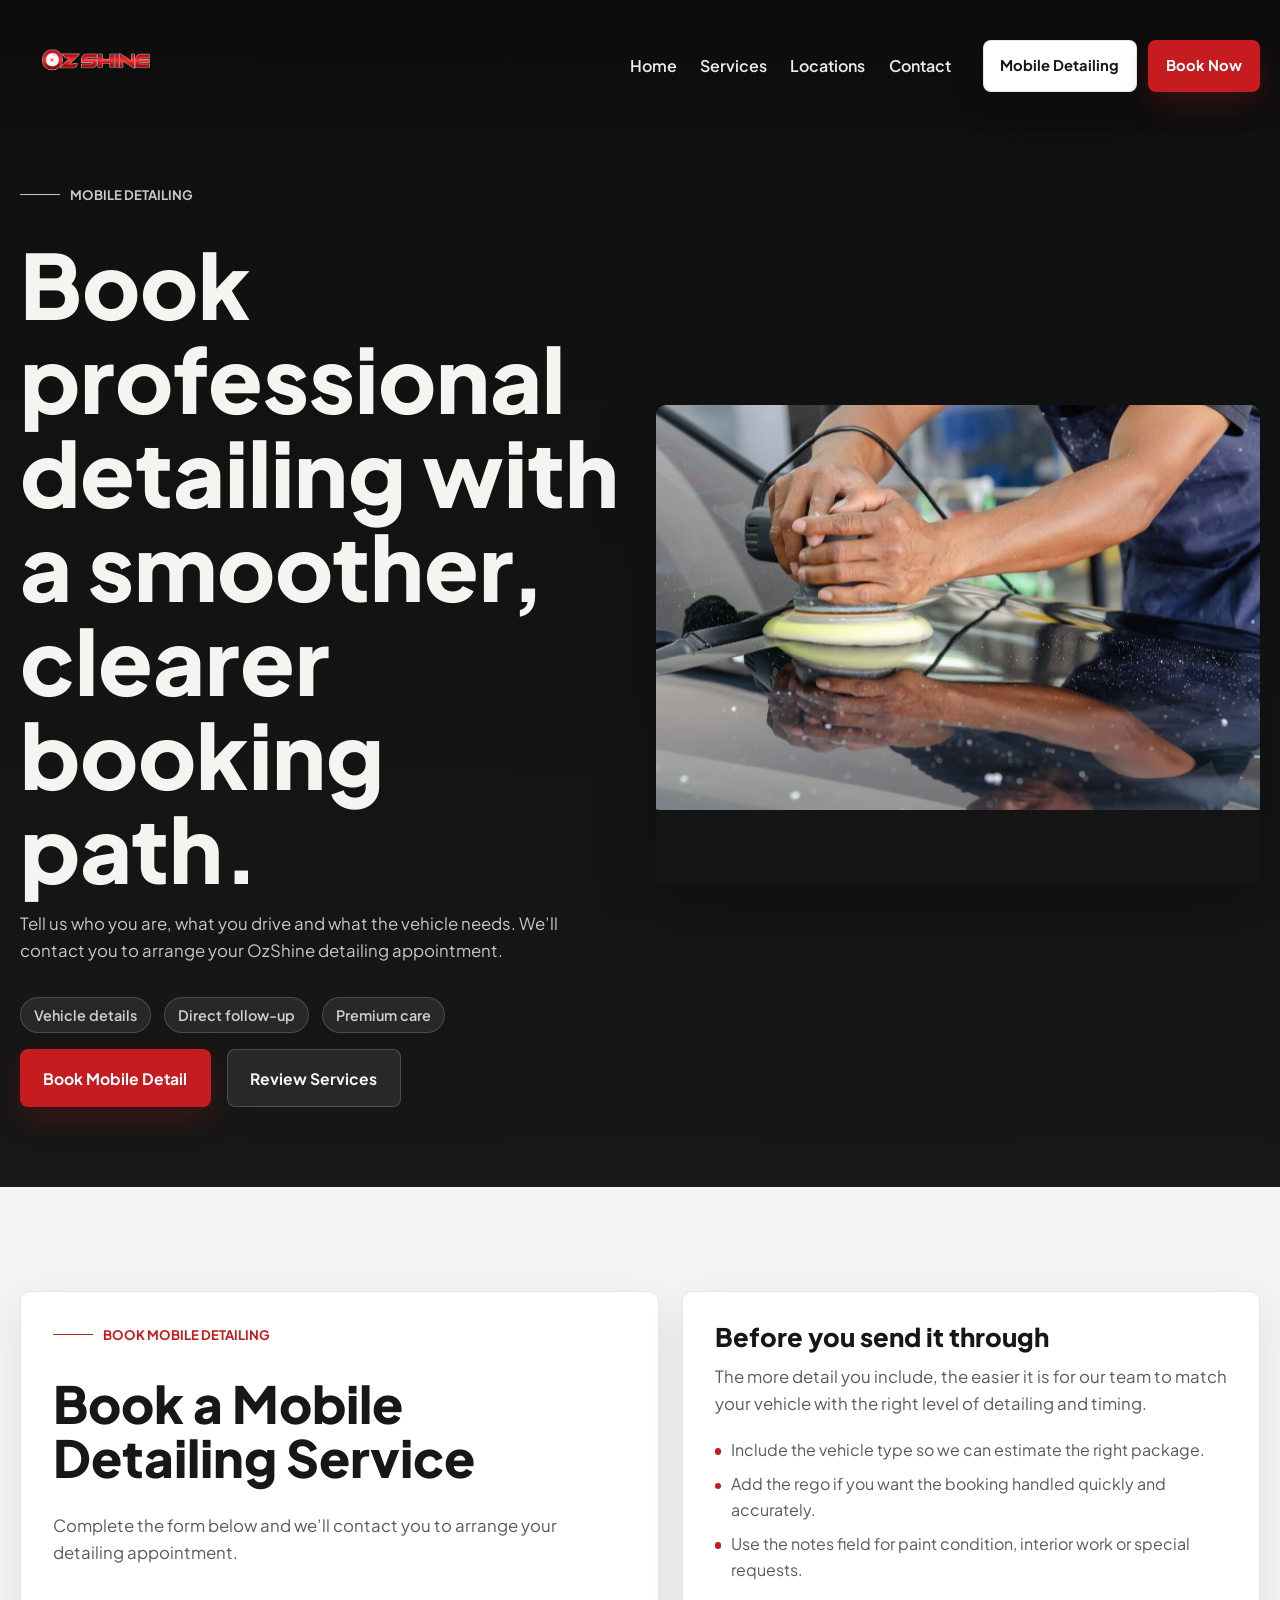
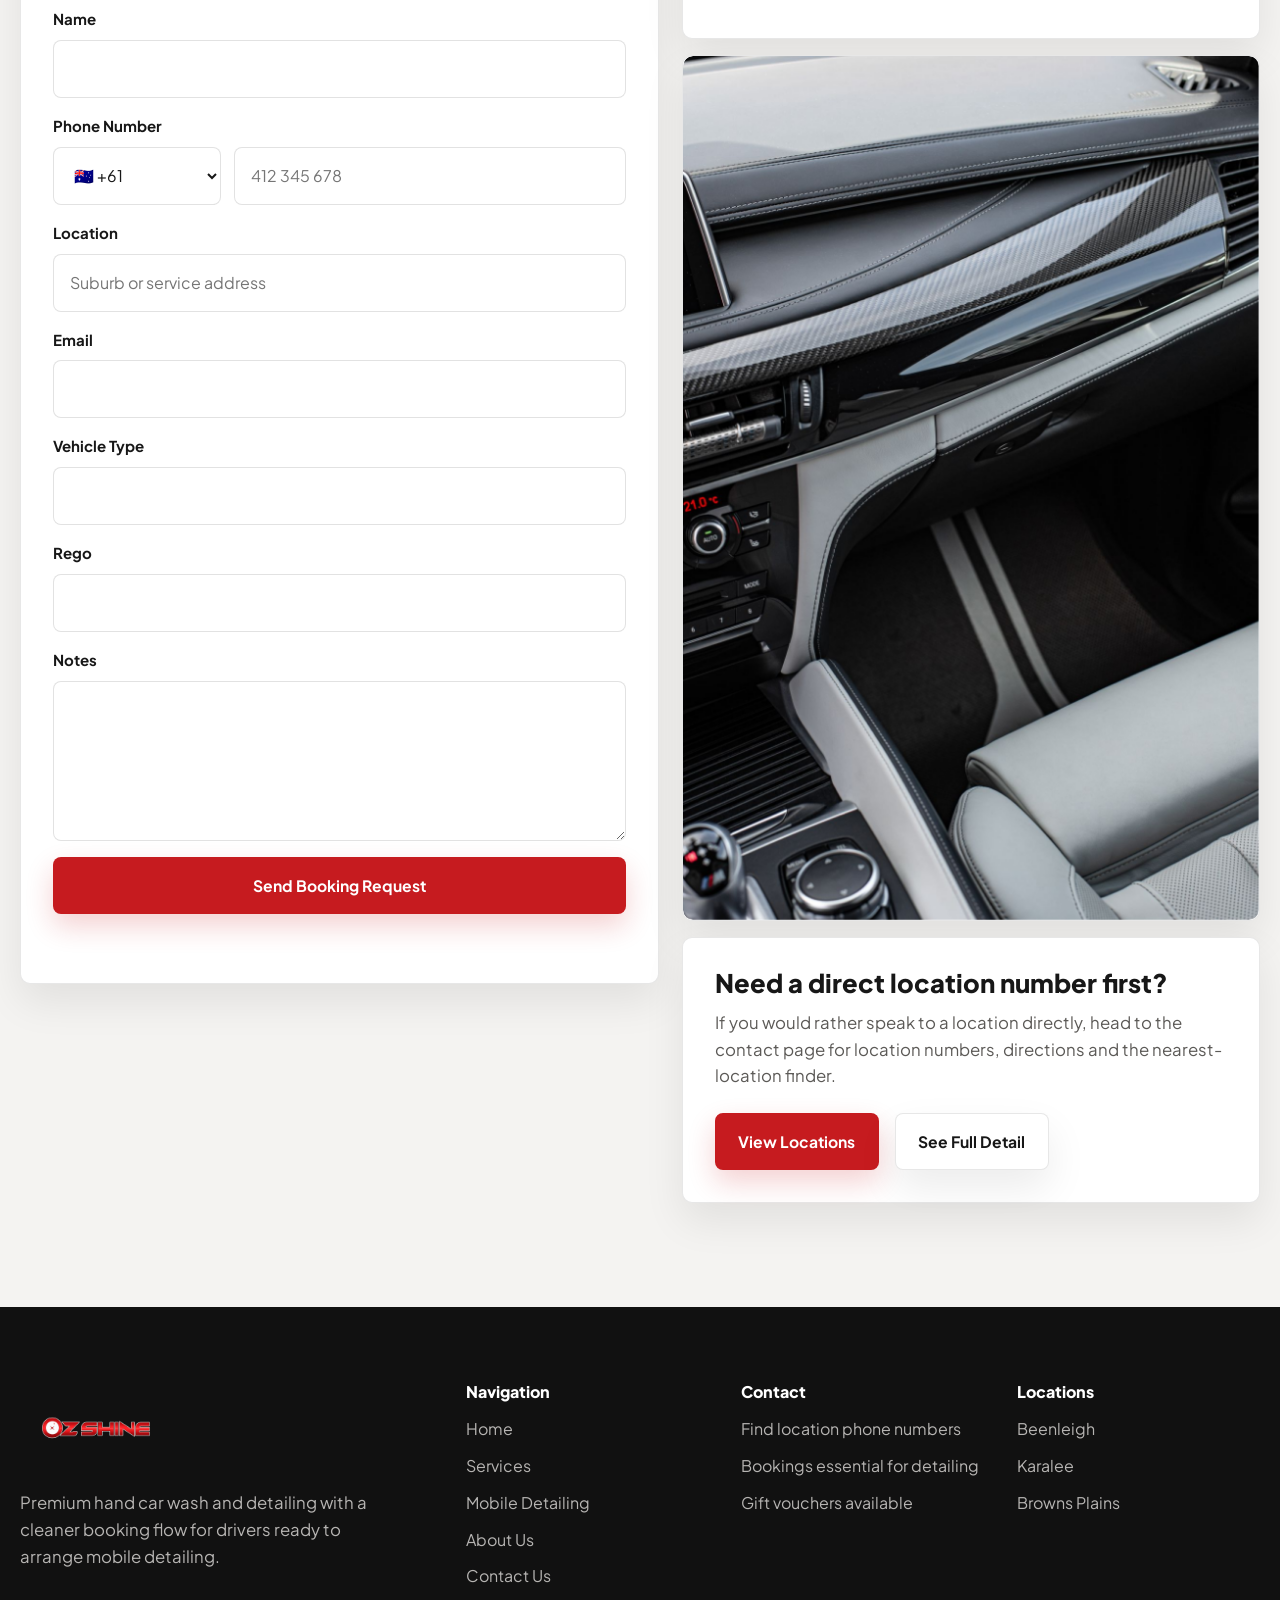
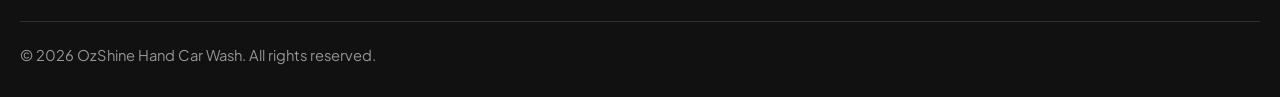
==== mobile.html @ a8c75daf "Add Ozshine website files and image assets Co-Authored-By: Claude Sonnet 5.5 <noreply@anthropic.com>" ====
<!DOCTYPE html>
<html lang="en">
<head>
  <meta charset="UTF-8">
  <meta name="viewport" content="width=device-width, initial-scale=1.0">
  <title>Mobile Detailing | OzShine Hand Car Wash</title>
  <meta name="description" content="Book OzShine mobile detailing. Complete the form with your vehicle details and our team will contact you to arrange your detailing appointment.">
  <link rel="canonical" href="https://ozshinecarwash.com.au/mobile.html">
  <link rel="apple-touch-icon" sizes="180x180" href="apple-touch-icon.png">
  <link rel="icon" type="image/png" sizes="32x32" href="favicon-32x32.png">
  <link rel="icon" type="image/png" sizes="16x16" href="favicon-16x16.png">
  <link rel="icon" href="favicon.ico">
  <link rel="manifest" href="site.webmanifest">
  <meta name="theme-color" content="#c61b1f">
  <link rel="stylesheet" href="styles.css">
</head>
<body class="page-mobile">
  <header class="site-header">
    <div class="container header-row">
      <a href="index.html" class="logo" aria-label="OzShine Hand Car Wash home">
        <img src="logo.png" alt="OzShine Hand Car Wash" class="logo-image">
      </a>
      <button class="mobile-menu-btn" type="button" aria-label="Open navigation" aria-expanded="false" aria-controls="site-nav">
        <span></span>
        <span></span>
        <span></span>
      </button>
      <div class="nav-overlay" data-nav-close></div>
      <nav class="site-nav" id="site-nav" aria-label="Primary navigation">
        <div class="mobile-nav-header">
          <a href="index.html" class="logo" aria-label="OzShine Hand Car Wash home">
            <img src="logo.png" alt="OzShine Hand Car Wash" class="logo-image">
          </a>
          <button class="mobile-menu-close" type="button" aria-label="Close menu" data-nav-close>Close</button>
        </div>
        <ul class="nav-links">
          <li><a href="index.html">Home</a></li>
          <li><a href="services.html">Services</a></li>
          <li><a href="contact.html#locations-directory">Locations</a></li>
          <li><a href="contact.html">Contact</a></li>
        </ul>
        <div class="nav-actions">
          <a href="mobile.html" class="btn btn-light">Mobile Detailing</a>
          <a href="book-now.html" class="btn btn-primary">Book Now</a>
        </div>
        <div class="mobile-nav-footer">
          <p>Choose the closest location, or head to the booking page to lock in the right OzShine service.</p>
          <div class="mobile-nav-cta">
            <a href="book-now.html" class="btn btn-primary">Book Now</a>
            <a href="contact.html#locations-directory" class="btn btn-light">Find a Location</a>
          </div>
        </div>
      </nav>
    </div>
  </header>

  <main>
    <section class="page-hero-wrap">
      <div class="container page-hero">
        <div class="page-hero__copy" data-reveal>
          <p class="eyebrow">Mobile Detailing</p>
          <h1>Book professional detailing with a smoother, clearer booking path.</h1>
          <p>Tell us who you are, what you drive and what the vehicle needs. We&rsquo;ll contact you to arrange your OzShine detailing appointment.</p>
          <div class="page-hero__meta">
            <span>Vehicle details</span>
            <span>Direct follow-up</span>
            <span>Premium care</span>
          </div>
          <div class="btn-row">
            <a href="#mobile-booking-form" class="btn btn-primary">Book Mobile Detail</a>
            <a href="services.html" class="btn btn-secondary">Review Services</a>
          </div>
        </div>
        <div class="page-hero__visual" data-reveal>
          <img src="assets/paint-buff.jpg" alt="Premium paint correction and detailing work on a reflective vehicle surface" data-parallax>
        </div>
      </div>
    </section>

    <section class="section">
      <div class="container booking-layout">
        <div class="contact-form" id="mobile-booking-form" data-reveal>
          <div class="section-head">
            <p class="eyebrow">Book Mobile Detailing</p>
            <h2>Book a Mobile Detailing Service</h2>
            <p>Complete the form below and we&rsquo;ll contact you to arrange your detailing appointment.</p>
          </div>
          <form action="#" method="POST" class="form-row" data-mobile-booking-form novalidate>
            <div class="form-group">
              <label for="mobile-name">Name</label>
              <input type="text" id="mobile-name" name="name" class="form-control" required>
            </div>
            <div class="form-group">
              <label for="mobile-phone">Phone Number</label>
              <div class="phone-field">
                <select id="mobile-phone-country" name="phoneCountryCode" class="form-control phone-field__code" aria-label="Country code" required>
                  <option value="+61" selected>🇦🇺 +61</option>
                  <option value="+64">🇳🇿 +64</option>
                  <option value="+1">🇺🇸 +1</option>
                  <option value="+44">🇬🇧 +44</option>
                  <option value="+91">🇮🇳 +91</option>
                  <option value="+65">🇸🇬 +65</option>
                  <option value="+971">🇦🇪 +971</option>
                  <option value="+27">🇿🇦 +27</option>
                  <option value="+81">🇯🇵 +81</option>
                  <option value="+49">🇩🇪 +49</option>
                </select>
                <input type="tel" id="mobile-phone" name="phone" class="form-control" inputmode="tel" autocomplete="tel-national" placeholder="412 345 678" required>
              </div>
            </div>
            <div class="form-group">
              <label for="mobile-location">Location</label>
              <input type="text" id="mobile-location" name="location" class="form-control" placeholder="Suburb or service address" required>
            </div>
            <div class="form-group">
              <label for="mobile-email">Email</label>
              <input type="email" id="mobile-email" name="email" class="form-control" autocomplete="email">
            </div>
            <div class="form-group">
              <label for="mobile-vehicle-type">Vehicle Type</label>
              <input type="text" id="mobile-vehicle-type" name="vehicleType" class="form-control">
            </div>
            <div class="form-group">
              <label for="mobile-rego">Rego</label>
              <input type="text" id="mobile-rego" name="rego" class="form-control">
            </div>
            <div class="form-group">
              <label for="mobile-notes">Notes</label>
              <textarea id="mobile-notes" name="notes" class="form-control"></textarea>
            </div>
            <button type="submit" class="btn btn-primary" data-mobile-booking-submit>Send Booking Request</button>
            <p class="form-feedback" data-mobile-booking-feedback aria-live="polite"></p>
          </form>
        </div>

        <div class="booking-stack">
          <div class="contact-panel" data-reveal>
            <h3>Before you send it through</h3>
            <p>The more detail you include, the easier it is for our team to match your vehicle with the right level of detailing and timing.</p>
            <ul class="point-list">
              <li>Include the vehicle type so we can estimate the right package.</li>
              <li>Add the rego if you want the booking handled quickly and accurately.</li>
              <li>Use the notes field for paint condition, interior work or special requests.</li>
            </ul>
          </div>

          <div class="contact-panel contact-panel--image" data-reveal>
            <div class="contact-visual">
              <img src="assets/luxury-interior.jpg" alt="Premium interior detailing with clean leather and refined finishes" data-parallax>
            </div>
          </div>

          <div class="contact-panel" data-reveal>
            <h3>Need a direct location number first?</h3>
            <p>If you would rather speak to a location directly, head to the contact page for location numbers, directions and the nearest-location finder.</p>
            <div class="btn-row">
              <a href="contact.html#locations-directory" class="btn btn-primary">View Locations</a>
              <a href="services.html#full-detail" class="btn btn-light">See Full Detail</a>
            </div>
          </div>
        </div>
      </div>
    </section>
  </main>

  <footer class="site-footer">
    <div class="container">
      <div class="footer-grid">
        <div class="footer-brand">
          <a href="index.html" class="logo" aria-label="OzShine Hand Car Wash home">
            <img src="logo.png" alt="OzShine Hand Car Wash" class="logo-image">
          </a>
          <p>Premium hand car wash and detailing with a cleaner booking flow for drivers ready to arrange mobile detailing.</p>
        </div>
        <div>
          <h4>Navigation</h4>
          <ul class="footer-links">
            <li><a href="index.html">Home</a></li>
            <li><a href="services.html">Services</a></li>
            <li><a href="mobile.html">Mobile Detailing</a></li>
            <li><a href="about.html">About Us</a></li>
            <li><a href="contact.html">Contact Us</a></li>
          </ul>
        </div>
        <div>
          <h4>Contact</h4>
          <ul class="footer-meta">
            <li><a href="contact.html">Find location phone numbers</a></li>
            <li>Bookings essential for detailing</li>
            <li>Gift vouchers available</li>
          </ul>
        </div>
        <div>
          <h4>Locations</h4>
          <ul class="footer-meta">
            <li>Beenleigh</li>
            <li>Karalee</li>
            <li>Browns Plains</li>
          </ul>
        </div>
      </div>
      <div class="footer-bottom">
        <span>&copy; 2026 OzShine Hand Car Wash. All rights reserved.</span>
      </div>
    </div>
  </footer>

  <script src="main.js"></script>
</body>
</html>
---- styles.css ----
@import url('https://fonts.googleapis.com/css2?family=Plus+Jakarta+Sans:wght@400;500;600;700;800&display=swap');

:root {
  --bg: #f4f3f1;
  --bg-strong: #ffffff;
  --bg-muted: #ebe8e4;
  --surface: rgba(255, 255, 255, 0.9);
  --surface-strong: #ffffff;
  --surface-dark: #181818;
  --surface-dark-soft: #232323;
  --text: #171717;
  --text-soft: #5c5a57;
  --text-inverse: #f6f4f1;
  --line: rgba(23, 23, 23, 0.1);
  --line-strong: rgba(255, 255, 255, 0.14);
  --red: #c61b1f;
  --red-deep: #9f1418;
  --red-soft: rgba(198, 27, 31, 0.1);
  --shadow-soft: 0 18px 40px rgba(15, 15, 15, 0.08);
  --shadow-card: 0 22px 44px rgba(15, 15, 15, 0.1);
  --shadow-dark: 0 24px 60px rgba(0, 0, 0, 0.28);
  --radius-sm: 6px;
  --radius-md: 8px;
  --radius-lg: 10px;
  --container: 1240px;
  --transition: 220ms ease;
}

* {
  box-sizing: border-box;
  margin: 0;
  padding: 0;
}

html {
  scroll-behavior: smooth;
}

body {
  font-family: 'Plus Jakarta Sans', sans-serif;
  background: var(--bg);
  color: var(--text);
  line-height: 1.6;
  -webkit-font-smoothing: antialiased;
  text-rendering: optimizeLegibility;
}

body.menu-open {
  overflow: hidden;
}

.sr-only {
  position: absolute;
  width: 1px;
  height: 1px;
  padding: 0;
  margin: -1px;
  overflow: hidden;
  clip: rect(0, 0, 0, 0);
  white-space: nowrap;
  border: 0;
}

main {
  overflow: clip;
}

a {
  color: inherit;
  text-decoration: none;
  transition: color var(--transition), border-color var(--transition), transform var(--transition), background-color var(--transition), box-shadow var(--transition);
}

button,
input,
select,
textarea {
  font: inherit;
}

img {
  display: block;
  width: 100%;
  height: auto;
}

ul {
  list-style: none;
}

h1,
h2,
h3,
h4 {
  line-height: 1.05;
  font-weight: 800;
}

h1 {
  font-size: clamp(3rem, 7vw, 5.9rem);
}

h2 {
  font-size: clamp(2.15rem, 4vw, 3.6rem);
}

h3 {
  font-size: clamp(1.4rem, 2vw, 1.85rem);
}

p {
  color: var(--text-soft);
  font-size: 1.05rem;
}

.container {
  width: min(var(--container), calc(100% - 2rem));
  margin: 0 auto;
}

.section {
  padding: 6.5rem 0;
}

.section-dark {
  background: var(--surface-dark);
  color: var(--text-inverse);
}

.section-dark p,
.section-dark .eyebrow,
.section-dark .section-copy,
.section-dark .location-card p,
.section-dark .value-block p {
  color: rgba(246, 244, 241, 0.78);
}

.eyebrow {
  display: inline-flex;
  align-items: center;
  gap: 0.65rem;
  font-size: 0.82rem;
  font-weight: 700;
  text-transform: uppercase;
  letter-spacing: 0;
  color: var(--red);
  margin-bottom: 1rem;
}

.eyebrow::before {
  content: "";
  width: 2.5rem;
  height: 1px;
  background: currentColor;
}

.section-head {
  display: grid;
  gap: 1rem;
  margin-bottom: 2.5rem;
}

.section-head p,
.section-copy {
  max-width: 42rem;
}

.btn-row,
.hero-actions {
  display: flex;
  flex-wrap: wrap;
  gap: 1rem;
}

.btn {
  display: inline-flex;
  align-items: center;
  justify-content: center;
  min-height: 3.4rem;
  padding: 0.95rem 1.4rem;
  border-radius: var(--radius-md);
  border: 1px solid transparent;
  font-weight: 700;
  font-size: 0.98rem;
  cursor: pointer;
  box-shadow: none;
  transform: translateY(0);
}

.btn:hover {
  transform: translateY(-2px);
}

.btn-primary {
  background: var(--red);
  color: #fff;
  box-shadow: 0 12px 28px rgba(198, 27, 31, 0.2);
}

.btn-primary:hover {
  background: var(--red-deep);
  box-shadow: 0 16px 32px rgba(198, 27, 31, 0.28);
}

.btn-secondary {
  background: rgba(255, 255, 255, 0.08);
  color: var(--text-inverse);
  border-color: rgba(255, 255, 255, 0.18);
  backdrop-filter: blur(12px);
}

.btn-secondary:hover {
  background: rgba(255, 255, 255, 0.14);
}

.btn-light {
  background: var(--surface-strong);
  color: var(--text);
  border-color: var(--line);
  box-shadow: var(--shadow-soft);
}

.btn-light:hover {
  border-color: rgba(198, 27, 31, 0.24);
}

.link-arrow {
  display: inline-flex;
  align-items: center;
  gap: 0.55rem;
  font-weight: 700;
  color: var(--text);
}

.link-arrow:hover {
  color: var(--red);
}

.site-header {
  position: fixed;
  inset: 0 0 auto;
  z-index: 30;
  padding: 1rem 0;
  transition: background-color var(--transition), padding var(--transition), box-shadow var(--transition), border-color var(--transition);
}

.site-header.scrolled,
.site-header.menu-open {
  background: rgba(255, 255, 255, 0.94);
  backdrop-filter: blur(16px);
  box-shadow: 0 8px 30px rgba(15, 15, 15, 0.08);
  border-bottom: 1px solid rgba(23, 23, 23, 0.08);
  padding: 0.8rem 0;
}

.page-home .site-header:not(.scrolled):not(.menu-open) {
  background: transparent;
}

.page-services .site-header:not(.scrolled):not(.menu-open),
.page-about .site-header:not(.scrolled):not(.menu-open),
.page-contact .site-header:not(.scrolled):not(.menu-open),
.page-mobile .site-header:not(.scrolled):not(.menu-open),
.page-book-now .site-header:not(.scrolled):not(.menu-open),
.page-404 .site-header:not(.scrolled):not(.menu-open) {
  background: linear-gradient(180deg, rgba(12, 12, 12, 0.72) 0%, rgba(12, 12, 12, 0.18) 100%);
}

.header-row {
  display: flex;
  align-items: center;
  justify-content: space-between;
  gap: 1.25rem;
}

.logo {
  display: inline-flex;
  align-items: center;
  flex-shrink: 0;
}

.logo-image {
  display: block;
  width: auto;
  height: 6.25rem;
  max-width: min(35rem, 80vw);
  object-fit: contain;
}

.site-nav {
  display: flex;
  align-items: center;
  gap: 2rem;
}

.nav-overlay,
.mobile-nav-footer,
.mobile-nav-header,
.mobile-menu-close {
  display: none;
}

.nav-links {
  display: flex;
  align-items: center;
  gap: 1.45rem;
}

.nav-links a,
.phone-link {
  font-weight: 600;
  color: rgba(23, 23, 23, 0.84);
}

.nav-links a[aria-current="page"] {
  color: var(--red);
}

.nav-links a:hover,
.phone-link:hover {
  color: var(--red);
}

.nav-actions {
  display: flex;
  align-items: center;
  gap: 0.7rem;
}

.nav-actions .btn {
  min-height: 3rem;
  padding: 0.82rem 1.05rem;
  font-size: 0.92rem;
  white-space: nowrap;
}

.mobile-menu-btn {
  display: none;
  width: 3rem;
  height: 3rem;
  border: 1px solid var(--line);
  border-radius: var(--radius-md);
  background: var(--surface-strong);
  color: var(--text);
  cursor: pointer;
  position: relative;
  isolation: isolate;
  transition: border-color var(--transition), background-color var(--transition), box-shadow var(--transition);
}

.mobile-menu-btn span {
  position: absolute;
  left: 0.8rem;
  width: 1.35rem;
  height: 2px;
  border-radius: 999px;
  background: currentColor;
  transform-origin: center;
  transition: transform 320ms cubic-bezier(0.22, 1, 0.36, 1), opacity 220ms ease, top 320ms cubic-bezier(0.22, 1, 0.36, 1);
}

.mobile-menu-btn span:nth-child(1) {
  top: 1rem;
}

.mobile-menu-btn span:nth-child(2) {
  top: 1.45rem;
}

.mobile-menu-btn span:nth-child(3) {
  top: 1.9rem;
}

.site-header.menu-open .mobile-menu-btn span:nth-child(1) {
  top: 1.45rem;
  transform: rotate(45deg);
}

.site-header.menu-open .mobile-menu-btn span:nth-child(2) {
  opacity: 0;
  transform: scaleX(0.3);
}

.site-header.menu-open .mobile-menu-btn span:nth-child(3) {
  top: 1.45rem;
  transform: rotate(-45deg);
}

.page-home .site-header:not(.scrolled):not(.menu-open) .logo,
.page-home .site-header:not(.scrolled):not(.menu-open) .nav-links a,
.page-home .site-header:not(.scrolled):not(.menu-open) .phone-link {
  color: rgba(255, 255, 255, 0.92);
}

.page-services .site-header:not(.scrolled):not(.menu-open) .logo,
.page-services .site-header:not(.scrolled):not(.menu-open) .nav-links a,
.page-services .site-header:not(.scrolled):not(.menu-open) .phone-link,
.page-about .site-header:not(.scrolled):not(.menu-open) .logo,
.page-about .site-header:not(.scrolled):not(.menu-open) .nav-links a,
.page-about .site-header:not(.scrolled):not(.menu-open) .phone-link,
.page-contact .site-header:not(.scrolled):not(.menu-open) .logo,
.page-contact .site-header:not(.scrolled):not(.menu-open) .nav-links a,
.page-contact .site-header:not(.scrolled):not(.menu-open) .phone-link,
.page-mobile .site-header:not(.scrolled):not(.menu-open) .logo,
.page-mobile .site-header:not(.scrolled):not(.menu-open) .nav-links a,
.page-mobile .site-header:not(.scrolled):not(.menu-open) .phone-link,
.page-book-now .site-header:not(.scrolled):not(.menu-open) .logo,
.page-book-now .site-header:not(.scrolled):not(.menu-open) .nav-links a,
.page-book-now .site-header:not(.scrolled):not(.menu-open) .phone-link,
.page-404 .site-header:not(.scrolled):not(.menu-open) .logo,
.page-404 .site-header:not(.scrolled):not(.menu-open) .nav-links a,
.page-404 .site-header:not(.scrolled):not(.menu-open) .phone-link {
  color: rgba(255, 255, 255, 0.92);
}

.page-home .site-header:not(.scrolled):not(.menu-open) .nav-links a[aria-current="page"],
.page-services .site-header:not(.scrolled):not(.menu-open) .nav-links a[aria-current="page"],
.page-about .site-header:not(.scrolled):not(.menu-open) .nav-links a[aria-current="page"],
.page-contact .site-header:not(.scrolled):not(.menu-open) .nav-links a[aria-current="page"],
.page-mobile .site-header:not(.scrolled):not(.menu-open) .nav-links a[aria-current="page"],
.page-book-now .site-header:not(.scrolled):not(.menu-open) .nav-links a[aria-current="page"],
.page-404 .site-header:not(.scrolled):not(.menu-open) .nav-links a[aria-current="page"] {
  color: #ff8083;
}

.page-home .site-header:not(.scrolled):not(.menu-open) .mobile-menu-btn,
.page-services .site-header:not(.scrolled):not(.menu-open) .mobile-menu-btn,
.page-about .site-header:not(.scrolled):not(.menu-open) .mobile-menu-btn,
.page-contact .site-header:not(.scrolled):not(.menu-open) .mobile-menu-btn,
.page-mobile .site-header:not(.scrolled):not(.menu-open) .mobile-menu-btn,
.page-book-now .site-header:not(.scrolled):not(.menu-open) .mobile-menu-btn,
.page-404 .site-header:not(.scrolled):not(.menu-open) .mobile-menu-btn {
  background: rgba(255, 255, 255, 0.08);
  color: #fff;
  border-color: rgba(255, 255, 255, 0.16);
}

.hero-home {
  position: relative;
  min-height: 100svh;
  padding: 8rem 0 5rem;
  overflow: hidden;
  background:
    linear-gradient(100deg, rgba(11, 11, 11, 0.9) 0%, rgba(11, 11, 11, 0.78) 44%, rgba(11, 11, 11, 0.56) 100%),
    url("assets/hand-wash.jpg") center/cover no-repeat;
  color: var(--text-inverse);
}

.hero-home::after {
  content: "";
  position: absolute;
  inset: auto 0 0;
  height: 10rem;
  background: linear-gradient(180deg, rgba(11, 11, 11, 0) 0%, rgba(11, 11, 11, 0.55) 100%);
  pointer-events: none;
}

.hero-grid {
  position: relative;
  z-index: 1;
  display: grid;
  grid-template-columns: minmax(0, 1.05fr) minmax(0, 0.95fr);
  gap: 3rem;
  align-items: end;
}

.hero-copy {
  max-width: 40rem;
  padding-top: 5rem;
}

.hero-copy .eyebrow {
  color: rgba(255, 255, 255, 0.78);
}

.hero-copy p {
  color: rgba(246, 244, 241, 0.82);
}

.hero-lead {
  font-size: clamp(1.08rem, 2vw, 1.25rem);
  max-width: 34rem;
  margin: 1.5rem 0 2rem;
}

.hero-finder {
  display: grid;
  gap: 1rem;
  max-width: 34rem;
  margin-bottom: 1.6rem;
  padding: 1.1rem;
  border-radius: var(--radius-lg);
  background: linear-gradient(180deg, rgba(255, 255, 255, 0.96) 0%, rgba(248, 245, 242, 0.94) 100%);
  border: 1px solid rgba(255, 255, 255, 0.28);
  backdrop-filter: blur(14px);
  box-shadow: 0 24px 54px rgba(0, 0, 0, 0.28);
}

.hero-finder__intro {
  display: grid;
  gap: 0.3rem;
}

.hero-finder__intro strong {
  color: var(--text);
  font-size: 1.2rem;
  line-height: 1.2;
}

.hero-finder__intro span {
  color: var(--text-soft);
  font-size: 0.95rem;
  line-height: 1.55;
}

.hero-finder .nearest-input {
  background: rgba(255, 255, 255, 0.98);
  border-color: rgba(198, 27, 31, 0.2);
}

.hero-finder .nearest-feedback {
  color: var(--text-soft);
}

.hero-finder .nearest-feedback.is-error {
  color: var(--red);
}

.hero-finder__booking-link {
  position: relative;
  display: flex;
  align-items: center;
  justify-content: space-between;
  gap: 1rem;
  width: 100%;
  min-height: 4.45rem;
  padding: 0.85rem 0.9rem 0.85rem 1.1rem;
  overflow: hidden;
  border-radius: var(--radius-md);
  border: 1px solid rgba(198, 27, 31, 0.28);
  background: linear-gradient(135deg, var(--red) 0%, #e02027 58%, #ff6f5f 130%);
  color: #fff;
  box-shadow: 0 18px 34px rgba(198, 27, 31, 0.28), inset 0 1px 0 rgba(255, 255, 255, 0.28);
}

.hero-finder__booking-link::before {
  content: "";
  position: absolute;
  inset: 0;
  background: linear-gradient(110deg, transparent 0%, rgba(255, 255, 255, 0.22) 44%, transparent 64%);
  transform: translateX(-72%);
  transition: transform 520ms cubic-bezier(0.22, 1, 0.36, 1);
}

.hero-finder__booking-link:hover,
.hero-finder__booking-link:focus-visible {
  transform: translateY(-3px);
  box-shadow: 0 22px 42px rgba(198, 27, 31, 0.34), inset 0 1px 0 rgba(255, 255, 255, 0.32);
}

.hero-finder__booking-link:hover::before,
.hero-finder__booking-link:focus-visible::before {
  transform: translateX(72%);
}

.hero-finder__booking-link span:first-child {
  position: relative;
  z-index: 1;
  display: grid;
  gap: 0.08rem;
}

.hero-finder__booking-link small {
  color: rgba(255, 255, 255, 0.78);
  font-size: 0.78rem;
  font-weight: 800;
  line-height: 1.2;
  text-transform: uppercase;
}

.hero-finder__booking-link strong {
  color: #fff;
  font-size: clamp(1.02rem, 2vw, 1.18rem);
  line-height: 1.2;
}

.hero-finder__booking-icon {
  position: relative;
  z-index: 1;
  display: inline-flex;
  align-items: center;
  justify-content: center;
  flex: 0 0 2.6rem;
  width: 2.6rem;
  height: 2.6rem;
  border-radius: 999px;
  background: rgba(255, 255, 255, 0.18);
  border: 1px solid rgba(255, 255, 255, 0.24);
}

.hero-finder__booking-icon::before {
  content: "\2192";
  font-size: 1.35rem;
  line-height: 1;
  transform: translateY(-1px);
}

.hero-finder__booking-link:hover .hero-finder__booking-icon,
.hero-finder__booking-link:focus-visible .hero-finder__booking-icon {
  background: rgba(255, 255, 255, 0.24);
}

.hero-finder__booking-link:focus-visible {
  outline: 3px solid rgba(198, 27, 31, 0.22);
  outline-offset: 3px;
}

.hero-finder__booking-link * {
  pointer-events: none;
}

.hero-finder__booking {
  width: 100%;
}

.hero-finder .nearest-result {
  background: linear-gradient(180deg, #ffffff 0%, #f8f5f2 100%);
  border-color: rgba(198, 27, 31, 0.14);
}

.hero-finder .nearest-result h3 {
  color: var(--text);
  font-size: clamp(2rem, 4vw, 3rem);
}

.hero-finder .nearest-result p {
  color: var(--text-soft);
}

.hero-finder .nearest-result .location-phone {
  width: fit-content;
}

.hero-finder .nearest-result .btn {
  width: 100%;
}

.hero-notes {
  display: grid;
  grid-template-columns: repeat(3, minmax(0, 1fr));
  gap: 0.9rem;
  margin-top: 2rem;
}

.hero-note {
  padding: 1rem;
  border: 1px solid rgba(255, 255, 255, 0.16);
  border-radius: var(--radius-md);
  background: rgba(255, 255, 255, 0.06);
  backdrop-filter: blur(8px);
  min-width: 0;
}

.hero-note strong {
  display: block;
  color: #fff;
  font-size: 0.98rem;
  margin-bottom: 0.25rem;
}

.hero-note span {
  color: rgba(246, 244, 241, 0.72);
  font-size: 0.92rem;
}

.hero-visuals {
  position: relative;
  display: grid;
  grid-template-columns: minmax(0, 1.15fr) minmax(13rem, 0.85fr);
  gap: 1rem;
  align-items: stretch;
  align-self: start;
  max-height: 39rem;
  overflow: hidden;
}

.hero-main-image,
.hero-side-stack img,
.showcase-card img,
.craft-visual img,
.page-hero__visual img,
.story-media img,
.location-image img,
.contact-visual img,
.service-tile__media img,
.service-card__media img,
.protection-media img,
.featured-detail__visual img {
  width: 100%;
  height: 100%;
  object-fit: cover;
  border-radius: var(--radius-lg);
}

.hero-main-image {
  min-height: 34rem;
  box-shadow: var(--shadow-dark);
}

.hero-side-stack {
  display: grid;
  grid-template-rows: 1fr 1fr;
  gap: 1rem;
}

.hero-side-stack img {
  min-height: 15.5rem;
  box-shadow: var(--shadow-dark);
}

.hero-stat-bar {
  position: absolute;
  inset: auto 1.1rem -2.1rem auto;
  display: grid;
  grid-template-columns: repeat(3, minmax(0, 1fr));
  gap: 1px;
  width: min(34rem, calc(100% - 2rem));
  background: rgba(255, 255, 255, 0.14);
  backdrop-filter: blur(16px);
  border: 1px solid rgba(255, 255, 255, 0.14);
  border-radius: var(--radius-md);
  overflow: hidden;
  box-shadow: var(--shadow-dark);
}

.hero-stat-bar div {
  background: rgba(15, 15, 15, 0.7);
  padding: 1rem 1.1rem;
  min-width: 0;
}

.hero-stat-bar strong {
  display: block;
  font-size: 1.25rem;
  color: #fff;
}

.hero-stat-bar span {
  display: block;
  margin-top: 0.25rem;
  font-size: 0.9rem;
  color: rgba(246, 244, 241, 0.72);
}

.intro-band {
  position: relative;
  margin-top: -1.6rem;
  z-index: 2;
}

.intro-grid {
  display: grid;
  grid-template-columns: repeat(3, minmax(0, 1fr));
  gap: 1px;
  background: var(--line);
  border: 1px solid var(--line);
  border-radius: var(--radius-lg);
  overflow: hidden;
  box-shadow: var(--shadow-card);
}

.intro-item {
  background: var(--surface-strong);
  padding: 2rem;
}

.intro-item h3 {
  margin-bottom: 0.7rem;
}

.services-layout {
  display: grid;
  grid-template-columns: minmax(0, 0.72fr) minmax(0, 1.28fr);
  gap: 2rem;
  align-items: start;
}

.section-sticky {
  position: sticky;
  top: 6.8rem;
}

.service-list {
  display: grid;
  grid-template-columns: repeat(2, minmax(0, 1fr));
  gap: 1.3rem;
}

.service-card,
.service-tile,
.value-block,
.location-card,
.contact-panel,
.contact-form,
.showcase-card {
  border-radius: var(--radius-lg);
}

.service-card {
  background: var(--surface-strong);
  border: 1px solid var(--line);
  box-shadow: var(--shadow-soft);
  overflow: hidden;
  transition: transform var(--transition), box-shadow var(--transition), border-color var(--transition);
}

.service-card:hover,
.service-tile:hover,
.location-card:hover,
.showcase-card:hover,
.value-block:hover {
  transform: translateY(-5px);
  box-shadow: var(--shadow-card);
}

.service-card__media {
  aspect-ratio: 1.2 / 1;
  overflow: hidden;
}

.service-card__body {
  padding: 1.6rem;
}

.service-card__top,
.service-tile__top {
  display: flex;
  justify-content: space-between;
  gap: 1rem;
  align-items: start;
  margin-bottom: 0.9rem;
}

.service-label {
  display: inline-flex;
  font-size: 0.76rem;
  font-weight: 700;
  text-transform: uppercase;
  color: var(--red);
  margin-bottom: 0.7rem;
}

.service-price {
  white-space: nowrap;
  font-size: 1.55rem;
  font-weight: 800;
  color: var(--red);
}

.service-card__list,
.service-tile__list,
.point-list,
.featured-detail__list {
  display: grid;
  gap: 0.55rem;
  margin: 1.2rem 0 1.5rem;
}

.service-card__list li,
.service-tile__list li,
.point-list li,
.featured-detail__list li {
  position: relative;
  padding-left: 1rem;
  color: var(--text-soft);
}

.section-dark .point-list li,
.section-dark .featured-detail__list li {
  color: rgba(246, 244, 241, 0.78);
}

.service-card__list li::before,
.service-tile__list li::before,
.point-list li::before,
.featured-detail__list li::before {
  content: "";
  position: absolute;
  left: 0;
  top: 0.72rem;
  width: 0.4rem;
  height: 0.4rem;
  border-radius: 50%;
  background: var(--red);
}

.service-card--featured {
  grid-column: span 2;
  display: grid;
  grid-template-columns: minmax(0, 1.1fr) minmax(0, 0.9fr);
}

.service-card--featured .service-card__media {
  aspect-ratio: auto;
  min-height: 100%;
}

.service-card--featured .service-card__body {
  padding: 2rem;
}

.card-badge {
  display: inline-flex;
  align-items: center;
  justify-content: center;
  min-height: 2rem;
  padding: 0.35rem 0.7rem;
  border-radius: 999px;
  background: var(--red-soft);
  color: var(--red);
  font-size: 0.72rem;
  font-weight: 700;
  text-transform: uppercase;
}

.craft-grid,
.story-grid,
.page-hero,
.protection-grid,
.contact-layout,
.featured-detail__grid {
  display: grid;
  grid-template-columns: repeat(2, minmax(0, 1fr));
  gap: 2rem;
  align-items: center;
}

.craft-visual,
.story-media,
.page-hero__visual,
.protection-media,
.featured-detail__visual,
.contact-visual {
  min-height: 34rem;
  border-radius: var(--radius-lg);
  overflow: hidden;
  box-shadow: var(--shadow-dark);
}

.craft-copy,
.story-copy,
.page-hero__copy,
.protection-copy,
.featured-detail__copy,
.contact-copy {
  display: grid;
  gap: 1rem;
}

.stat-row {
  display: grid;
  grid-template-columns: repeat(3, minmax(0, 1fr));
  gap: 1rem;
  margin-top: 1rem;
}

.stat-chip {
  padding: 1.1rem 1rem;
  border-radius: var(--radius-md);
  border: 1px solid rgba(255, 255, 255, 0.14);
  background: rgba(255, 255, 255, 0.05);
}

.stat-chip strong {
  display: block;
  color: #fff;
  font-size: 1.4rem;
}

.stat-chip span {
  display: block;
  margin-top: 0.25rem;
  font-size: 0.9rem;
  color: rgba(246, 244, 241, 0.72);
}

.showcase-grid {
  display: grid;
  grid-template-columns: 1.1fr 0.85fr 0.85fr;
  gap: 1rem;
}

.showcase-card {
  position: relative;
  overflow: hidden;
  min-height: 18rem;
  box-shadow: var(--shadow-soft);
}

.showcase-card--tall {
  grid-row: span 2;
  min-height: 38rem;
}

.showcase-card figcaption {
  position: absolute;
  inset: auto 1rem 1rem 1rem;
  padding: 1rem;
  border-radius: var(--radius-md);
  background: linear-gradient(180deg, rgba(17, 17, 17, 0.08) 0%, rgba(17, 17, 17, 0.72) 100%);
  color: #fff;
}

.showcase-card span {
  display: block;
  font-size: 0.78rem;
  text-transform: uppercase;
  font-weight: 700;
  color: rgba(255, 255, 255, 0.74);
  margin-bottom: 0.3rem;
}

.testimonial-band {
  padding: 5.5rem 0;
  background:
    linear-gradient(120deg, rgba(11, 11, 11, 0.9), rgba(11, 11, 11, 0.72)),
    url("assets/foam-detail.jpg") center/cover no-repeat;
  color: var(--text-inverse);
  text-align: center;
}

.testimonial-band blockquote {
  max-width: 58rem;
  margin: 0 auto;
  font-size: clamp(1.4rem, 3vw, 2.2rem);
  line-height: 1.35;
  font-weight: 700;
}

.testimonial-band cite {
  display: inline-block;
  margin-top: 1.35rem;
  font-style: normal;
  color: rgba(246, 244, 241, 0.72);
}

.locations-head {
  display: flex;
  justify-content: space-between;
  gap: 1.5rem;
  align-items: end;
  margin-bottom: 2rem;
}

.location-grid {
  display: grid;
  grid-template-columns: repeat(3, minmax(0, 1fr));
  gap: 1rem;
}

.location-card {
  background: var(--surface-strong);
  border: 1px solid var(--line);
  padding: 1.8rem;
  box-shadow: var(--shadow-soft);
  display: grid;
  gap: 0.8rem;
  min-height: 100%;
}

.location-card h3 {
  margin-bottom: 0;
}

.location-card p {
  font-size: 0.98rem;
}

.location-card__actions {
  display: grid;
  grid-template-columns: repeat(3, minmax(0, 1fr));
  gap: 0.7rem;
  margin-top: auto;
}

.location-card__actions .btn {
  width: 100%;
  justify-content: center;
}

.page-hero-wrap {
  padding-top: 8.5rem;
  background: linear-gradient(180deg, #0f0f0f 0%, #171717 100%);
  color: var(--text-inverse);
}

.page-hero {
  padding: 3rem 0 5rem;
}

.page-hero p,
.page-hero .eyebrow {
  color: rgba(246, 244, 241, 0.8);
}

.page-hero__visual {
  min-height: 30rem;
}

.page-hero__meta {
  display: flex;
  flex-wrap: wrap;
  gap: 0.85rem;
  margin-top: 1rem;
}

.page-hero__meta span {
  display: inline-flex;
  align-items: center;
  min-height: 2.25rem;
  padding: 0.35rem 0.8rem;
  border-radius: 999px;
  border: 1px solid rgba(255, 255, 255, 0.16);
  background: rgba(255, 255, 255, 0.08);
  color: rgba(246, 244, 241, 0.82);
  font-weight: 600;
  font-size: 0.9rem;
}

.pricing-note {
  margin-top: 1rem;
  font-size: 0.98rem;
}

.pricing-grid {
  display: grid;
  grid-template-columns: repeat(2, minmax(0, 1fr));
  gap: 1.2rem;
}

.service-tile {
  background: var(--surface-strong);
  border: 1px solid var(--line);
  box-shadow: var(--shadow-soft);
  overflow: hidden;
  transition: transform var(--transition), box-shadow var(--transition), border-color var(--transition);
}

.service-tile__media {
  aspect-ratio: 1.35 / 1;
  overflow: hidden;
}

.service-tile__content {
  padding: 1.6rem;
}

.service-tile__meta {
  display: inline-flex;
  align-items: center;
  min-height: 2rem;
  padding: 0.2rem 0.65rem;
  border-radius: 999px;
  background: var(--bg-muted);
  color: var(--text);
  font-size: 0.8rem;
  font-weight: 700;
  margin-bottom: 0.8rem;
}

.featured-detail {
  position: relative;
  overflow: hidden;
}

.featured-detail::before {
  content: "";
  position: absolute;
  inset: 0;
  background: radial-gradient(circle at top right, rgba(198, 27, 31, 0.25), transparent 30%);
  pointer-events: none;
}

.featured-detail__grid {
  position: relative;
  z-index: 1;
}

.featured-detail__price {
  font-size: clamp(2.2rem, 5vw, 3.6rem);
  color: #fff;
}

.value-grid {
  display: grid;
  grid-template-columns: repeat(3, minmax(0, 1fr));
  gap: 1rem;
}

.value-block {
  background: var(--surface-dark-soft);
  border: 1px solid var(--line-strong);
  padding: 1.8rem;
  transition: transform var(--transition), box-shadow var(--transition), border-color var(--transition);
}

.value-block h3 {
  color: #fff;
  margin-bottom: 0.9rem;
}

.story-media {
  min-height: 32rem;
}

.contact-layout {
  align-items: start;
}

.contact-form,
.contact-panel {
  background: var(--surface-strong);
  border: 1px solid var(--line);
  box-shadow: var(--shadow-soft);
  padding: 2rem;
}

.contact-form h2,
.contact-panel h3 {
  margin-bottom: 0.8rem;
}

.error-page {
  min-height: 100svh;
}

.error-hero {
  position: relative;
  padding: 10rem 0 5rem;
  background:
    radial-gradient(circle at top left, rgba(198, 27, 31, 0.12), transparent 20rem),
    linear-gradient(180deg, #121212 0%, #181818 17rem, var(--bg) 17rem, var(--bg) 100%);
}

.error-shell {
  display: grid;
  gap: 0;
  max-width: 52rem;
  margin: 0 auto;
  text-align: center;
  background: rgba(255, 255, 255, 0.97);
  border: 1px solid rgba(23, 23, 23, 0.08);
  border-radius: 1.25rem;
  box-shadow: 0 28px 68px rgba(15, 15, 15, 0.16);
  overflow: hidden;
}

.error-badge {
  position: relative;
  display: inline-flex;
  align-items: center;
  justify-content: center;
  width: fit-content;
  margin: 0 auto;
  min-height: 3rem;
  padding: 0.65rem 1rem;
  border-radius: 999px;
  background: var(--red-soft);
  border: 1px solid rgba(198, 27, 31, 0.14);
  color: var(--red);
  font-size: 1rem;
  font-weight: 800;
  letter-spacing: 0;
}

.error-copy {
  display: grid;
  gap: 1rem;
  justify-items: center;
  padding: 3.2rem 2rem 2.6rem;
}

.error-copy .eyebrow {
  color: var(--red);
  margin-bottom: 0;
}

.error-kicker {
  font-size: 0.92rem;
  font-weight: 800;
  text-transform: uppercase;
  color: rgba(23, 23, 23, 0.72);
  letter-spacing: 0.02em;
}

.error-copy h1 {
  max-width: 10ch;
  color: var(--text);
  font-size: clamp(2.7rem, 5.4vw, 4.4rem);
  line-height: 1.02;
}

.error-lead {
  max-width: 34rem;
  font-size: 1.05rem;
  line-height: 1.65;
  color: var(--text-soft);
}

.error-actions {
  display: flex;
  flex-wrap: wrap;
  justify-content: center;
  gap: 1rem;
  margin-top: 0.4rem;
}

.error-help {
  margin-top: 2rem;
  padding: 1.6rem;
  border-radius: var(--radius-lg);
  background: rgba(255, 255, 255, 0.9);
  border: 1px solid rgba(23, 23, 23, 0.08);
  box-shadow: var(--shadow-card);
  max-width: 52rem;
  margin-left: auto;
  margin-right: auto;
}

.error-help__intro {
  display: grid;
  gap: 0.65rem;
  max-width: 34rem;
  margin-bottom: 1.25rem;
}

.error-help__grid {
  display: grid;
  grid-template-columns: repeat(2, minmax(0, 1fr));
  gap: 1rem;
}

.error-help__card {
  display: grid;
  gap: 0.7rem;
  padding: 1.35rem;
  border-radius: var(--radius-md);
  background: var(--surface-strong);
  border: 1px solid var(--line);
  min-height: 100%;
}

.error-help__label {
  display: inline-flex;
  align-items: center;
  min-height: 2rem;
  width: fit-content;
  padding: 0.25rem 0.7rem;
  border-radius: 999px;
  background: var(--red-soft);
  color: var(--red);
  font-size: 0.78rem;
  font-weight: 700;
  text-transform: uppercase;
}

.contact-panel .btn-row {
  margin-top: 1.4rem;
  align-items: center;
}

.contact-stack {
  display: grid;
  gap: 1rem;
}

.booking-layout {
  display: grid;
  grid-template-columns: minmax(0, 1.05fr) minmax(0, 0.95fr);
  gap: 1.4rem;
  align-items: start;
}

.booking-stack {
  display: grid;
  gap: 1rem;
}

.contact-panel--image {
  padding: 0;
  overflow: hidden;
}

.contact-visual {
  min-height: 15rem;
  box-shadow: none;
}

.form-row {
  display: grid;
  gap: 1rem;
}

.form-feedback {
  min-height: 1.3rem;
  font-size: 0.92rem;
  color: var(--text-soft);
}

.form-feedback.is-error {
  color: var(--red);
}

.form-group {
  display: grid;
  gap: 0.55rem;
}

.form-group label {
  font-size: 0.94rem;
  font-weight: 700;
}

.phone-field {
  display: grid;
  grid-template-columns: minmax(8.75rem, 10.5rem) minmax(0, 1fr);
  gap: 0.8rem;
}

.phone-field__code {
  padding-right: 0.75rem;
}

.form-control {
  width: 100%;
  min-height: 3.2rem;
  padding: 0.95rem 1rem;
  border: 1px solid rgba(23, 23, 23, 0.12);
  border-radius: var(--radius-md);
  background: #fff;
  color: var(--text);
  transition: border-color var(--transition), box-shadow var(--transition), transform var(--transition);
}

.form-control:focus {
  outline: none;
  border-color: rgba(198, 27, 31, 0.48);
  box-shadow: 0 0 0 4px rgba(198, 27, 31, 0.08);
}

textarea.form-control {
  min-height: 10rem;
  resize: vertical;
}

@media (max-width: 640px) {
  .phone-field {
    grid-template-columns: 1fr;
  }
}

.contact-panel--feature {
  display: grid;
  align-content: start;
  gap: 1rem;
}

.location-stack {
  display: grid;
  gap: 1rem;
}

.location-item {
  padding: 1.3rem 1.4rem;
  border-radius: var(--radius-md);
  background: var(--bg);
  border: 1px solid var(--line);
}

.location-item h4 {
  font-size: 1.1rem;
  margin-bottom: 0.4rem;
}

.location-item p {
  font-size: 0.95rem;
}

.nearest-section {
  padding-top: 3.2rem;
}

.nearest-shell {
  display: grid;
  grid-template-columns: minmax(0, 0.85fr) minmax(0, 1.15fr);
  gap: 1.4rem;
  align-items: stretch;
  padding: 1.4rem;
  border-radius: var(--radius-lg);
  background: linear-gradient(135deg, rgba(255, 255, 255, 0.96), rgba(255, 255, 255, 0.88));
  border: 1px solid rgba(198, 27, 31, 0.12);
  box-shadow: var(--shadow-card);
}

.nearest-copy,
.nearest-tool {
  padding: 1.2rem;
}

.nearest-copy {
  display: grid;
  align-content: center;
  gap: 0.9rem;
}

.nearest-tool {
  border-radius: var(--radius-lg);
  background: linear-gradient(180deg, rgba(255, 255, 255, 0.98) 0%, rgba(244, 243, 241, 0.98) 100%);
  border: 1px solid rgba(23, 23, 23, 0.08);
  box-shadow: inset 0 1px 0 rgba(255, 255, 255, 0.8);
}

.nearest-form {
  display: grid;
  gap: 0.8rem;
}

.nearest-form__row {
  display: grid;
  grid-template-columns: minmax(0, 1fr) auto;
  gap: 0.8rem;
}

.nearest-input {
  min-height: 3.5rem;
  background: rgba(255, 255, 255, 0.96);
}

.nearest-submit {
  min-width: 11rem;
}

.nearest-submit.is-loading {
  pointer-events: none;
  opacity: 0.88;
}

.nearest-feedback {
  min-height: 1.3rem;
  font-size: 0.92rem;
  color: var(--text-soft);
}

.nearest-feedback.is-error {
  color: var(--red);
}

.nearest-result {
  display: none;
  margin-top: 1rem;
  padding: 1.1rem;
  border-radius: var(--radius-md);
  border: 1px solid rgba(198, 27, 31, 0.12);
  background: linear-gradient(180deg, #ffffff 0%, #f8f5f2 100%);
  box-shadow: var(--shadow-soft);
}

.nearest-result.is-visible {
  display: grid;
  gap: 0.5rem;
  animation: resultReveal 360ms cubic-bezier(0.22, 1, 0.36, 1);
}

.nearest-result__eyebrow {
  display: inline-flex;
  width: fit-content;
  min-height: 2rem;
  padding: 0.2rem 0.7rem;
  border-radius: 999px;
  background: var(--red-soft);
  color: var(--red);
  font-size: 0.78rem;
  font-weight: 700;
  align-items: center;
}

.nearest-result__distance {
  font-weight: 700;
  color: var(--red);
}

.nearest-result__actions {
  display: flex;
  flex-wrap: wrap;
  gap: 0.7rem;
  margin-top: 0.2rem;
}

.nearest-result__actions .btn {
  flex: 1 1 12rem;
}

.nearest-result h3,
.location-directory .location-item h3 {
  margin-bottom: 0;
}

.nearest-result p,
.location-directory .location-item p {
  margin-bottom: 0;
}

.contact-section {
  padding-top: 2rem;
}

.book-now-wrap {
  padding-bottom: 4.5rem;
}

.book-now-intro {
  display: grid;
  gap: 2rem;
}

.book-now-head {
  margin-bottom: 0;
}

.booking-path-grid {
  display: grid;
  grid-template-columns: minmax(0, 0.78fr) minmax(0, 1.22fr);
  gap: 1.4rem;
  align-items: start;
}

.booking-path-card,
.booking-location-card {
  border-radius: var(--radius-lg);
  border: 1px solid rgba(23, 23, 23, 0.08);
  box-shadow: var(--shadow-card);
}

.booking-path-card {
  display: grid;
  gap: 0.8rem;
  padding: 1.35rem;
  background: rgba(255, 255, 255, 0.96);
  color: var(--text);
}

.booking-path-card--mobile {
  align-content: start;
  background:
    radial-gradient(circle at top right, rgba(198, 27, 31, 0.12), transparent 13rem),
    linear-gradient(180deg, rgba(255, 255, 255, 0.98), rgba(247, 245, 242, 0.96));
}

.booking-path-card h2 {
  color: var(--text);
}

.booking-path-card__label {
  display: inline-flex;
  width: fit-content;
  min-height: 2rem;
  padding: 0.25rem 0.7rem;
  border-radius: 999px;
  background: var(--red-soft);
  color: var(--red);
  font-size: 0.78rem;
  font-weight: 700;
  text-transform: uppercase;
  align-items: center;
}

.booking-path-card p {
  max-width: 34rem;
  color: var(--text-soft);
}

.booking-finder {
  padding: 0;
  border: 0;
  background: transparent;
  box-shadow: none;
}

.booking-finder .nearest-form {
  padding-top: 0;
}

.booking-finder .nearest-result {
  margin-top: 0.95rem;
}

.booking-location-grid {
  display: grid;
  grid-template-columns: repeat(3, minmax(0, 1fr));
  gap: 1.1rem;
}

.booking-location-card {
  display: grid;
  gap: 0.95rem;
  min-height: 100%;
  padding: 1.6rem;
  background: linear-gradient(180deg, rgba(255, 255, 255, 0.98), rgba(247, 245, 242, 0.94));
  transition: transform var(--transition), box-shadow var(--transition), border-color var(--transition);
}

.booking-location-card:hover {
  transform: translateY(-4px);
  border-color: rgba(198, 27, 31, 0.18);
}

.booking-location-card.is-highlighted {
  border-color: rgba(198, 27, 31, 0.35);
  box-shadow: 0 24px 52px rgba(198, 27, 31, 0.16);
  transform: translateY(-4px);
}

.booking-location-card__meta {
  color: var(--text-soft);
  font-size: 0.96rem;
}

.booking-location-card .btn {
  margin-top: auto;
}

.workshop-head {
  margin-bottom: 1.8rem;
}

.location-directory {
  display: grid;
  grid-template-columns: repeat(3, minmax(0, 1fr));
  gap: 1.1rem;
}

.location-directory .location-item {
  display: flex;
  flex-direction: column;
  gap: 0.9rem;
  min-height: 100%;
  padding: 1.6rem;
  background: linear-gradient(180deg, rgba(255, 255, 255, 0.98), rgba(247, 245, 242, 0.94));
  box-shadow: var(--shadow-soft);
  transition: transform var(--transition), box-shadow var(--transition), border-color var(--transition);
}

.location-directory .location-item:hover {
  transform: translateY(-4px);
  box-shadow: var(--shadow-card);
  border-color: rgba(198, 27, 31, 0.18);
}

.location-directory .location-item .btn {
  margin-top: auto;
}

.location-item__actions {
  display: grid;
  gap: 0.7rem;
  margin-top: auto;
}

.location-chip {
  display: inline-flex;
  align-items: center;
  width: fit-content;
  min-height: 2rem;
  padding: 0.2rem 0.75rem;
  border-radius: 999px;
  background: rgba(23, 23, 23, 0.06);
  color: var(--text);
  font-size: 0.78rem;
  font-weight: 700;
}

.location-phone {
  display: inline-flex;
  align-items: center;
  width: fit-content;
  min-height: 2.7rem;
  padding: 0.35rem 0.9rem;
  border-radius: 999px;
  background: rgba(198, 27, 31, 0.08);
  color: var(--red);
  font-weight: 800;
}

.location-item--featured {
  border-color: rgba(198, 27, 31, 0.18);
  box-shadow: 0 18px 42px rgba(198, 27, 31, 0.1);
}

@keyframes resultReveal {
  from {
    opacity: 0;
    transform: translateY(10px);
  }

  to {
    opacity: 1;
    transform: translateY(0);
  }
}

.site-footer {
  padding: 4.8rem 0 1.8rem;
  background: #111111;
  color: var(--text-inverse);
}

.footer-grid {
  display: grid;
  grid-template-columns: 1.7fr 1fr 1fr 1fr;
  gap: 2rem;
  padding-bottom: 2rem;
  border-bottom: 1px solid rgba(255, 255, 255, 0.12);
}

.site-footer p,
.site-footer li,
.site-footer a {
  color: rgba(246, 244, 241, 0.72);
}

.footer-grid h4 {
  font-size: 1rem;
  margin-bottom: 1rem;
  color: #fff;
}

.footer-links,
.footer-meta {
  display: grid;
  gap: 0.7rem;
}

.footer-brand {
  max-width: 24rem;
}

.footer-bottom {
  display: flex;
  justify-content: space-between;
  gap: 1rem;
  align-items: center;
  padding-top: 1.4rem;
  color: rgba(246, 244, 241, 0.58);
  font-size: 0.92rem;
}

[data-reveal] {
  opacity: 0;
  transform: translateY(34px);
  transition: opacity 700ms ease, transform 700ms ease;
  will-change: opacity, transform;
}

[data-reveal].revealed {
  opacity: 1;
  transform: translateY(0);
}

[data-parallax] {
  will-change: transform;
  transform: translate3d(0, 0, 0);
}

@media (prefers-reduced-motion: reduce) {
  html {
    scroll-behavior: auto;
  }

  *,
  *::before,
  *::after {
    animation: none !important;
    transition: none !important;
  }

  [data-reveal] {
    opacity: 1;
    transform: none;
  }

  [data-parallax] {
    transform: none !important;
  }
}

@media (max-width: 1120px) {
  .hero-grid,
  .services-layout,
  .craft-grid,
  .story-grid,
  .page-hero,
  .protection-grid,
  .contact-layout,
  .featured-detail__grid,
  .nearest-shell {
    grid-template-columns: 1fr;
  }

  .section-sticky {
    position: static;
  }

  .hero-copy {
    padding-top: 4rem;
  }

  .hero-visuals,
  .service-card--featured {
    grid-template-columns: 1fr;
  }

  .hero-main-image {
    min-height: 24rem;
  }

  .hero-side-stack {
    grid-template-columns: repeat(2, minmax(0, 1fr));
    grid-template-rows: none;
  }

  .hero-side-stack img {
    min-height: 14rem;
  }

  .hero-stat-bar {
    position: static;
    width: 100%;
    margin-top: 1rem;
  }

  .showcase-grid {
    grid-template-columns: repeat(2, minmax(0, 1fr));
  }

  .showcase-card--tall {
    grid-row: span 1;
    min-height: 24rem;
  }

  .footer-grid {
    grid-template-columns: repeat(2, minmax(0, 1fr));
  }

  .location-directory {
    grid-template-columns: repeat(2, minmax(0, 1fr));
  }
}

@media (max-width: 820px) {
  .nav-overlay {
    display: none;
  }

  .site-nav {
    position: fixed;
    inset: 0;
    width: 100vw;
    min-height: 100dvh;
    flex-direction: column;
    align-items: stretch;
    justify-content: flex-start;
    gap: 2rem;
    padding: 1.1rem 1.5rem 1.8rem;
    border-radius: 0;
    background:
      radial-gradient(circle at top left, rgba(198, 27, 31, 0.08), transparent 26%),
      linear-gradient(180deg, rgba(255, 255, 255, 0.997), rgba(246, 244, 241, 0.997));
    box-shadow: none;
    border-left: 0;
    opacity: 0;
    pointer-events: none;
    transform: translateY(-2%);
    transition: transform 320ms cubic-bezier(0.22, 1, 0.36, 1), opacity 220ms ease;
    overflow-y: auto;
  }

  .site-header.menu-open .site-nav {
    opacity: 1;
    pointer-events: auto;
    transform: translateY(0);
  }

  .nav-links,
  .nav-actions {
    width: 100%;
    flex-direction: column;
    align-items: stretch;
  }

  .mobile-nav-header {
    display: flex;
    align-items: center;
    justify-content: space-between;
    gap: 1rem;
    padding-bottom: 1.1rem;
    border-bottom: 1px solid rgba(23, 23, 23, 0.08);
  }

  .mobile-nav-header .logo-image {
    height: 4.8rem;
    max-width: 18rem;
  }

  .mobile-menu-close {
    display: inline-flex;
    align-items: center;
    justify-content: center;
    min-height: 2.8rem;
    padding: 0.65rem 0.95rem;
    border: 1px solid rgba(23, 23, 23, 0.08);
    border-radius: 999px;
    background: rgba(255, 255, 255, 0.85);
    color: var(--text);
    font-weight: 700;
    cursor: pointer;
  }

  .nav-links a,
  .phone-link {
    padding: 1.05rem 0;
    color: var(--text) !important;
    transform: translateX(18px);
    opacity: 0;
    transition: transform 320ms cubic-bezier(0.22, 1, 0.36, 1), opacity 220ms ease;
  }

  .nav-links a {
    font-size: 1.55rem;
    line-height: 1.1;
  }

  .site-header.menu-open .nav-links a,
  .site-header.menu-open .phone-link,
  .site-header.menu-open .mobile-nav-footer {
    transform: translateX(0);
    opacity: 1;
  }

  .site-header.menu-open .nav-links li:nth-child(1) a { transition-delay: 90ms; }
  .site-header.menu-open .nav-links li:nth-child(2) a { transition-delay: 130ms; }
  .site-header.menu-open .nav-links li:nth-child(3) a { transition-delay: 170ms; }
  .site-header.menu-open .nav-links li:nth-child(4) a { transition-delay: 210ms; }
  .site-header.menu-open .mobile-nav-footer { transition-delay: 290ms; }

  .nav-links {
    gap: 0.4rem;
    padding-top: 0.35rem;
  }

  .nav-actions {
    gap: 0.8rem;
    margin-top: auto;
  }

  .nav-actions .btn {
    display: inline-flex;
  }

  .nav-actions .btn,
  .mobile-nav-cta .btn {
    width: 100%;
  }

  .mobile-nav-footer {
    display: grid;
    gap: 1.1rem;
    padding: 1.35rem 0 0;
    border-top: 1px solid rgba(23, 23, 23, 0.08);
    opacity: 0;
    transform: translateX(18px);
    transition: transform 320ms cubic-bezier(0.22, 1, 0.36, 1), opacity 220ms ease;
  }

  .mobile-nav-footer p {
    max-width: 20rem;
    font-size: 0.98rem;
    line-height: 1.65;
  }

  .mobile-nav-cta {
    display: grid;
    gap: 0.85rem;
  }

  .mobile-menu-btn {
    display: inline-flex;
    align-items: center;
    justify-content: center;
  }

  .hero-home {
    padding-top: 7rem;
  }

  .hero-notes,
  .hero-stat-bar,
  .intro-grid,
  .service-list,
  .pricing-grid,
  .location-grid,
  .value-grid,
  .showcase-grid,
  .stat-row,
  .footer-grid,
  .location-directory,
  .booking-location-grid,
  .booking-path-grid,
  .error-help__grid {
    grid-template-columns: 1fr;
  }

  .locations-head,
  .footer-bottom {
    flex-direction: column;
    align-items: start;
  }

  .intro-band {
    margin-top: 0;
    padding-top: 1rem;
  }

  .section {
    padding: 5rem 0;
  }

  .page-hero-wrap {
    padding-top: 7.2rem;
  }

  .nearest-form__row {
    grid-template-columns: 1fr;
  }

  .hero-visuals {
    gap: 0.8rem;
  }

  .contact-panel .btn-row {
    gap: 1rem;
  }

  .booking-layout {
    grid-template-columns: 1fr;
  }

  .nearest-result__actions {
    flex-direction: column;
  }

  .error-hero {
    padding-top: 8.8rem;
  }

  .error-help {
    margin-top: 2.4rem;
    padding: 1.5rem;
  }
}

@media (max-width: 640px) {
  body {
    background: #f6f4f1;
  }

  .container {
    width: min(var(--container), calc(100% - 1.2rem));
  }

  .hero-copy,
  .page-hero__copy {
    max-width: none;
  }

  .hero-main-image,
  .craft-visual,
  .story-media,
  .page-hero__visual,
  .protection-media,
  .featured-detail__visual {
    min-height: 22rem;
  }

  .hero-side-stack {
    grid-template-columns: 1fr;
  }

  .contact-form,
  .contact-panel,
  .service-card__body,
  .service-tile__content,
  .location-card,
  .intro-item,
  .value-block,
  .location-directory .location-item,
  .nearest-copy,
  .nearest-tool,
  .error-help,
  .error-help__card {
    padding: 1.4rem;
  }

  .location-card__actions {
    grid-template-columns: 1fr;
  }

  .hero-stat-bar div {
    padding: 0.9rem;
  }

  .btn {
    width: 100%;
  }

  .mobile-menu-btn {
    width: 2.85rem;
    height: 2.85rem;
  }

  .logo-image {
    height: 4.8rem;
    max-width: 18rem;
  }

  .nav-links a {
    font-size: 1.25rem;
  }

  .hero-actions,
  .hero-notes {
    gap: 0.8rem;
  }

  .booking-path-card,
  .booking-location-card {
    padding: 1.35rem;
  }

  .error-hero {
    padding: 7.8rem 0 4.2rem;
    background:
      radial-gradient(circle at top left, rgba(198, 27, 31, 0.14), transparent 14rem),
      linear-gradient(180deg, #131313 0%, #1a1a1a 15.5rem, var(--bg) 15.5rem, var(--bg) 100%);
  }

  .error-shell {
    gap: 1.35rem;
  }

  .error-copy {
    padding: 2.2rem 1.35rem 1.9rem;
  }

  .error-actions {
    width: 100%;
  }

  .error-actions .btn {
    width: 100%;
  }

  .error-help__intro {
    margin-bottom: 1rem;
  }
}
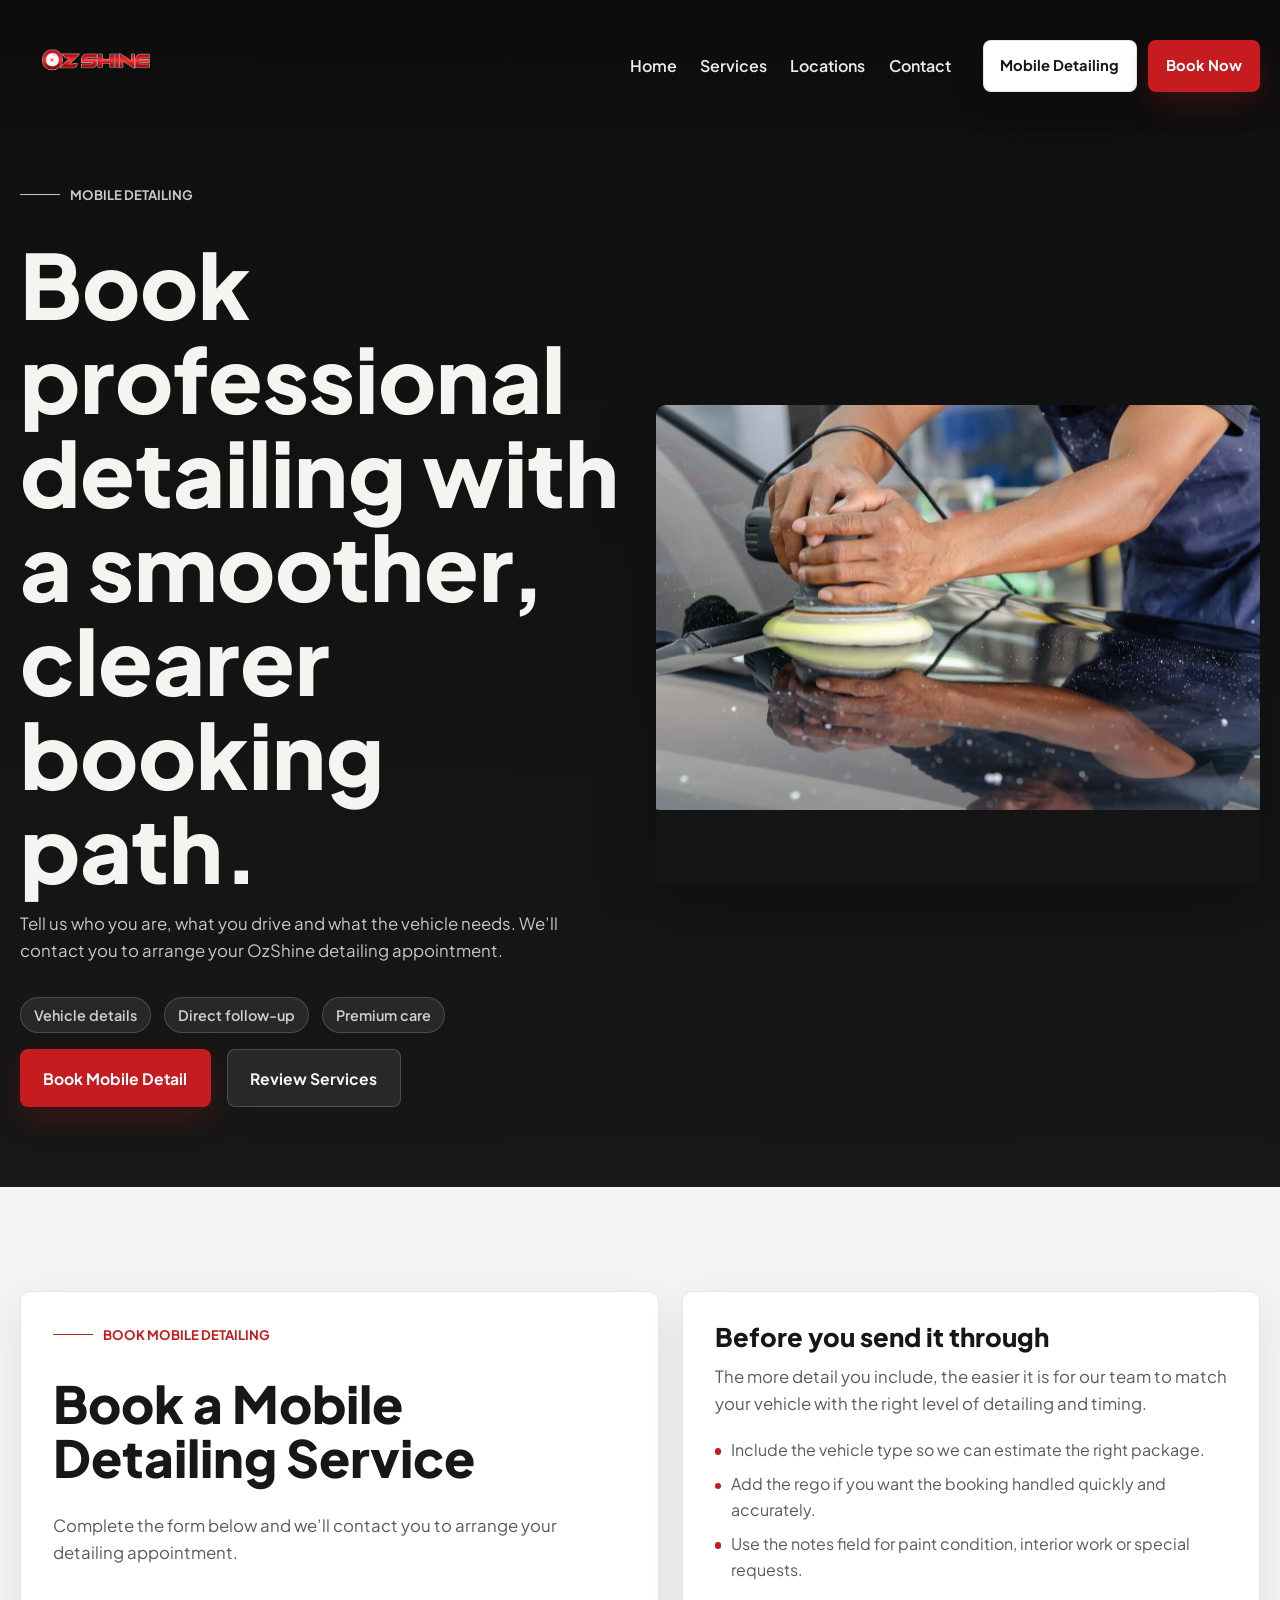
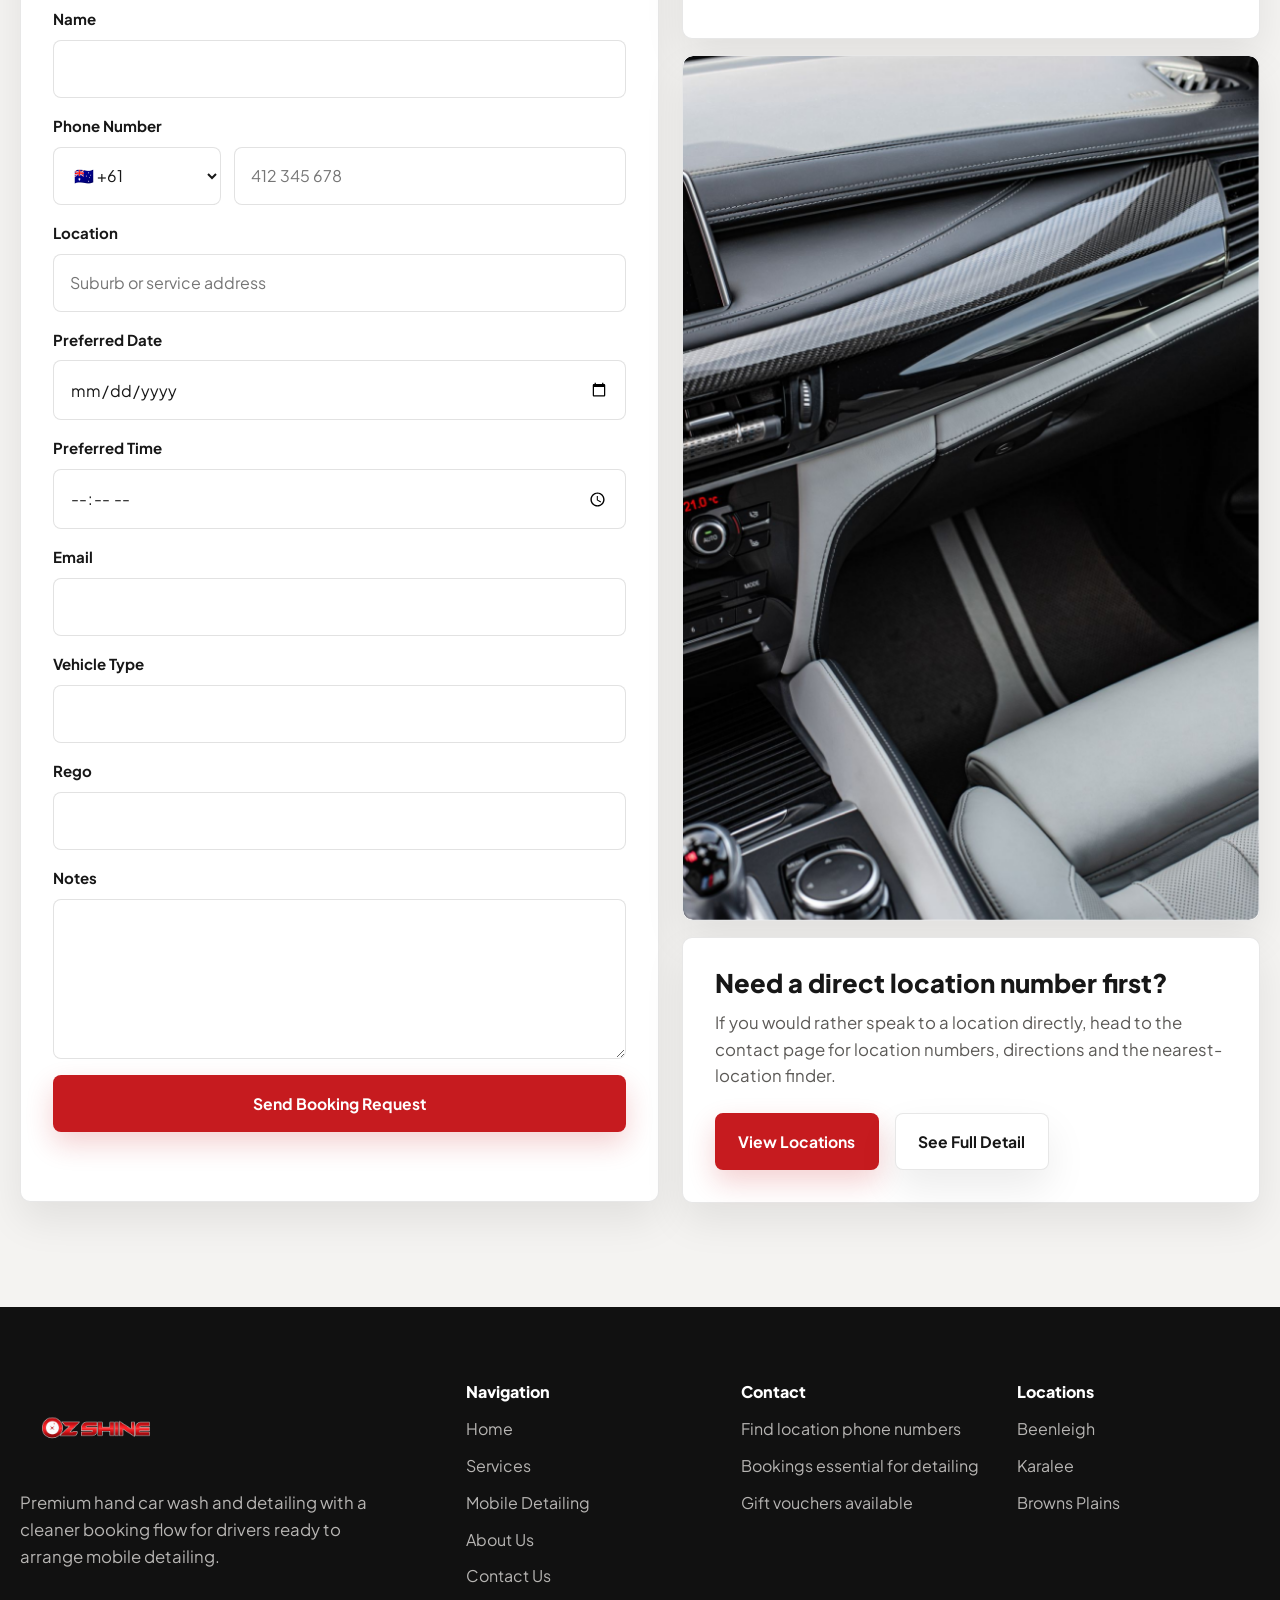
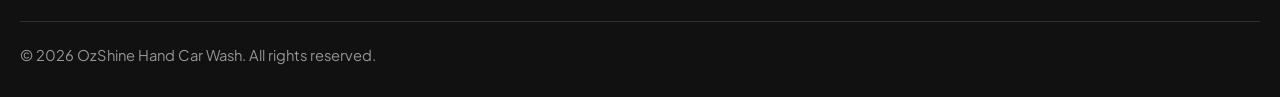
==== commit d2064217: "Add preferred date and time to mobile booking form and email Co-Authored-By: Claude Sonnet 5.5 <nore" ====
--- a/mobile.html
+++ b/mobile.html
@@ -113,6 +113,14 @@
               <input type="text" id="mobile-location" name="location" class="form-control" placeholder="Suburb or service address" required>
             </div>
             <div class="form-group">
+              <label for="mobile-date">Preferred Date</label>
+              <input type="date" id="mobile-date" name="preferredDate" class="form-control" required>
+            </div>
+            <div class="form-group">
+              <label for="mobile-time">Preferred Time</label>
+              <input type="time" id="mobile-time" name="preferredTime" class="form-control" required>
+            </div>
+            <div class="form-group">
               <label for="mobile-email">Email</label>
               <input type="email" id="mobile-email" name="email" class="form-control" autocomplete="email">
             </div>
